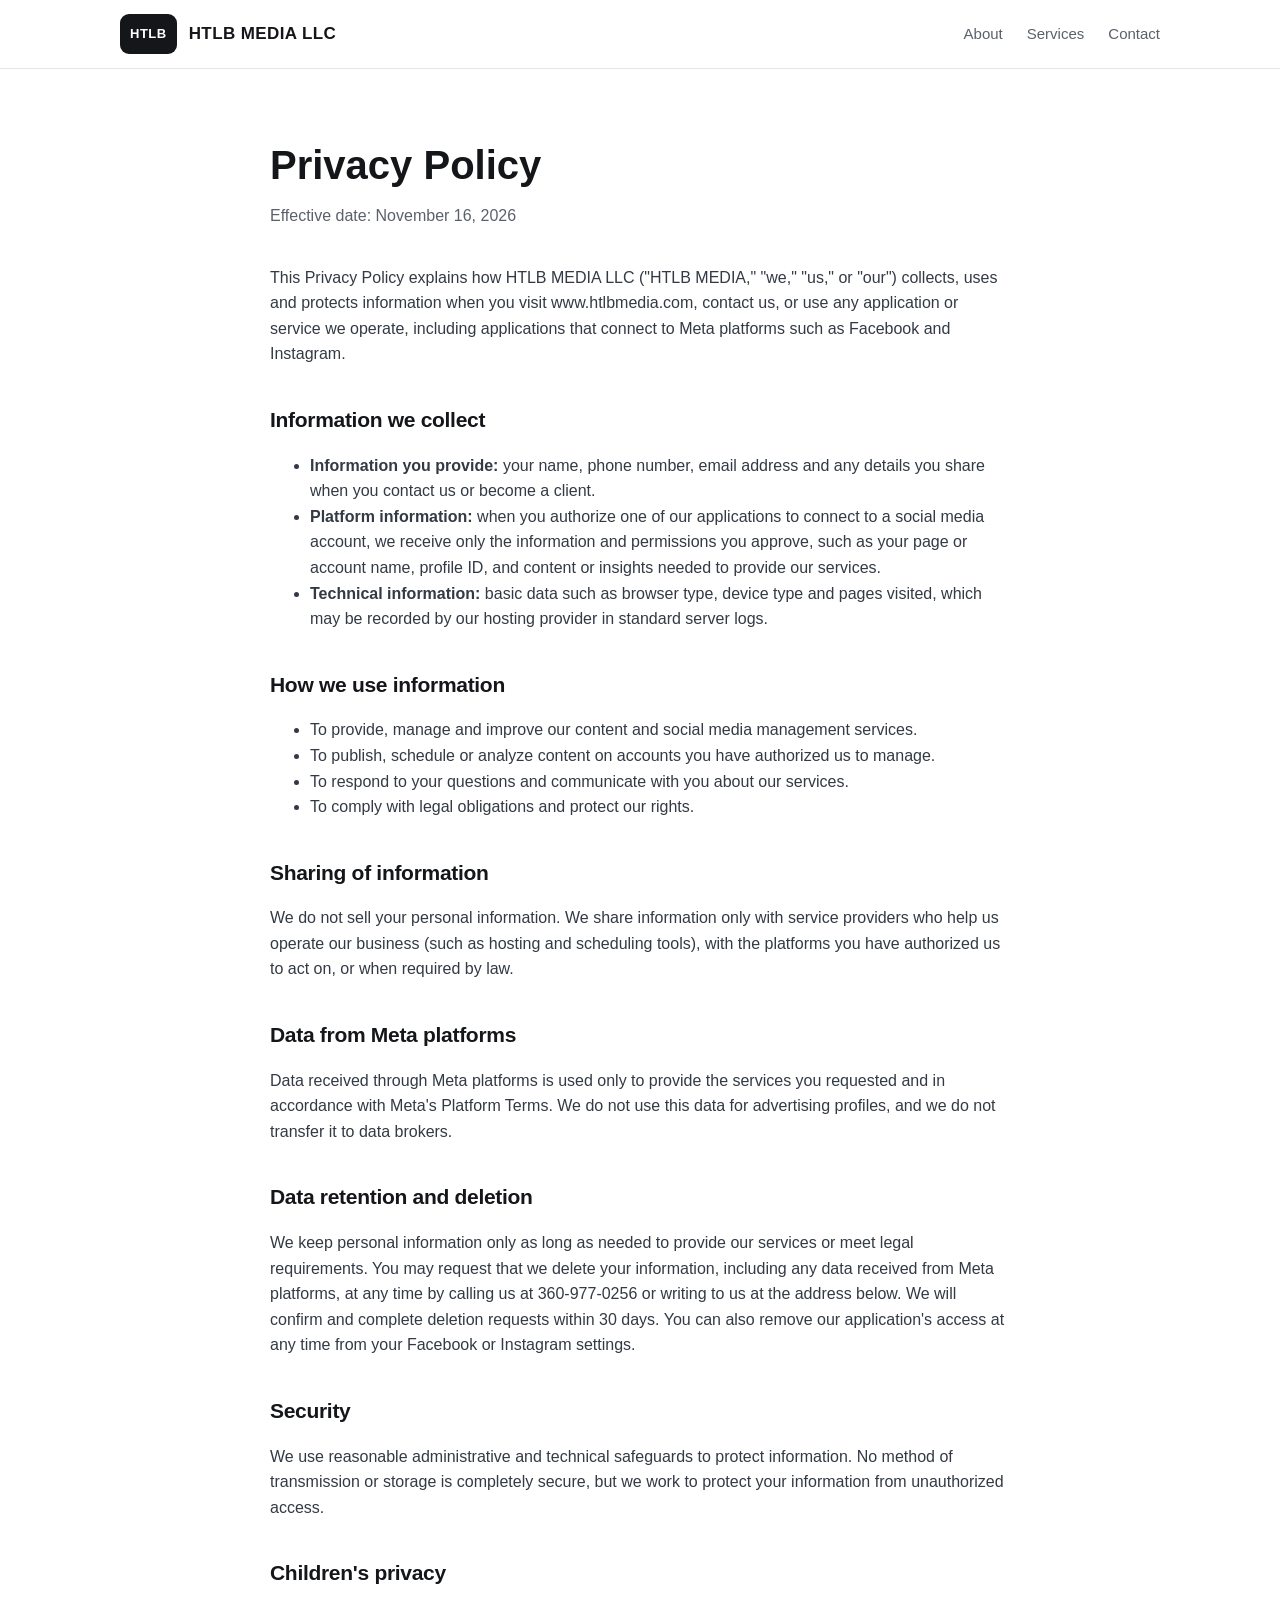
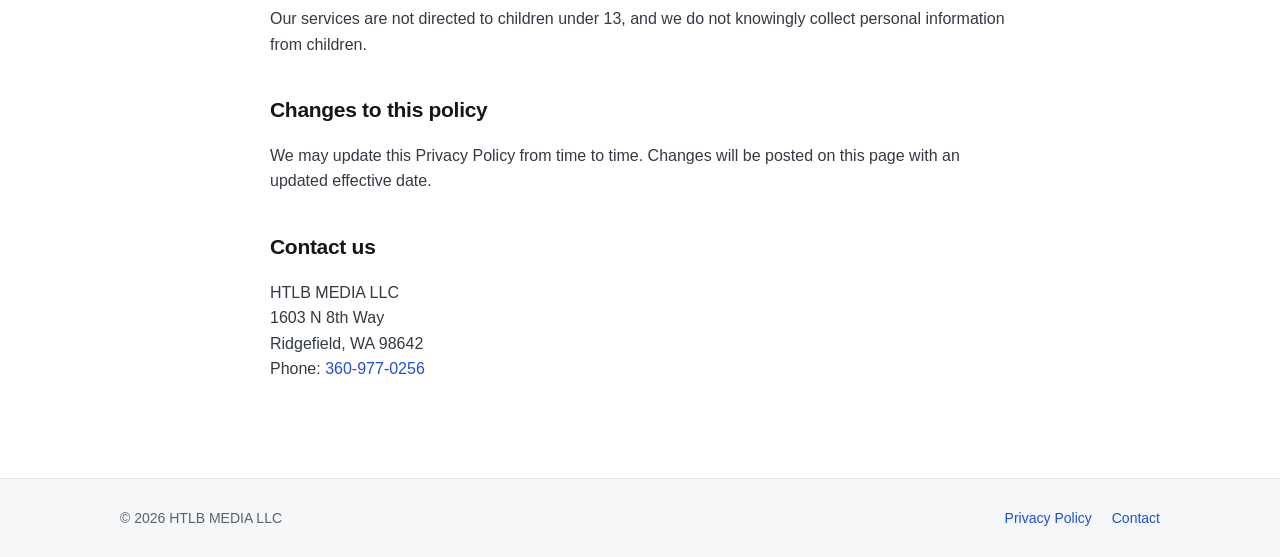
==== privacy.html @ 5a9d3336 "HTLB MEDIA LLC website Co-Authored-By: Claude Opus 5.5 <noreply@anthropic.com>" ====
<!DOCTYPE html>
<html lang="en">
<head>
  <meta charset="utf-8">
  <meta name="viewport" content="width=device-width, initial-scale=1">
  <title>Privacy Policy | HTLB MEDIA LLC</title>
  <meta name="description" content="Privacy Policy for HTLB MEDIA LLC.">
  <link rel="canonical" href="https://www.htlbmedia.com/privacy.html">
  <link rel="icon" href="favicon.svg" type="image/svg+xml">
  <link rel="stylesheet" href="styles.css">
</head>
<body>
  <header class="site-header">
    <div class="wrap">
      <a class="brand" href="/" aria-label="HTLB MEDIA LLC home">
        <span class="logo" aria-hidden="true">HTLB</span>
        <span class="brand-name">HTLB MEDIA LLC</span>
      </a>
      <nav class="nav" aria-label="Main">
        <a href="/#about">About</a>
        <a href="/#services">Services</a>
        <a href="/#contact">Contact</a>
      </nav>
    </div>
  </header>

  <main class="legal">
    <div class="wrap">
      <h1>Privacy Policy</h1>
      <p class="updated">Effective date: November 16, 2026</p>

      <p>This Privacy Policy explains how HTLB MEDIA LLC ("HTLB MEDIA," "we," "us," or "our") collects, uses and protects information when you visit www.htlbmedia.com, contact us, or use any application or service we operate, including applications that connect to Meta platforms such as Facebook and Instagram.</p>

      <h2>Information we collect</h2>
      <ul>
        <li><strong>Information you provide:</strong> your name, phone number, email address and any details you share when you contact us or become a client.</li>
        <li><strong>Platform information:</strong> when you authorize one of our applications to connect to a social media account, we receive only the information and permissions you approve, such as your page or account name, profile ID, and content or insights needed to provide our services.</li>
        <li><strong>Technical information:</strong> basic data such as browser type, device type and pages visited, which may be recorded by our hosting provider in standard server logs.</li>
      </ul>

      <h2>How we use information</h2>
      <ul>
        <li>To provide, manage and improve our content and social media management services.</li>
        <li>To publish, schedule or analyze content on accounts you have authorized us to manage.</li>
        <li>To respond to your questions and communicate with you about our services.</li>
        <li>To comply with legal obligations and protect our rights.</li>
      </ul>

      <h2>Sharing of information</h2>
      <p>We do not sell your personal information. We share information only with service providers who help us operate our business (such as hosting and scheduling tools), with the platforms you have authorized us to act on, or when required by law.</p>

      <h2>Data from Meta platforms</h2>
      <p>Data received through Meta platforms is used only to provide the services you requested and in accordance with Meta's Platform Terms. We do not use this data for advertising profiles, and we do not transfer it to data brokers.</p>

      <h2>Data retention and deletion</h2>
      <p>We keep personal information only as long as needed to provide our services or meet legal requirements. You may request that we delete your information, including any data received from Meta platforms, at any time by calling us at 360-977-0256 or writing to us at the address below. We will confirm and complete deletion requests within 30 days. You can also remove our application's access at any time from your Facebook or Instagram settings.</p>

      <h2>Security</h2>
      <p>We use reasonable administrative and technical safeguards to protect information. No method of transmission or storage is completely secure, but we work to protect your information from unauthorized access.</p>

      <h2>Children's privacy</h2>
      <p>Our services are not directed to children under 13, and we do not knowingly collect personal information from children.</p>

      <h2>Changes to this policy</h2>
      <p>We may update this Privacy Policy from time to time. Changes will be posted on this page with an updated effective date.</p>

      <h2>Contact us</h2>
      <p>HTLB MEDIA LLC<br>
      1603 N 8th Way<br>
      Ridgefield, WA 98642<br>
      Phone: <a href="tel:+13609770256">360-977-0256</a></p>
    </div>
  </main>

  <footer class="site-footer">
    <div class="wrap">
      <span>&copy; 2026 HTLB MEDIA LLC</span>
      <nav aria-label="Footer">
        <a href="privacy.html">Privacy Policy</a>
        <a href="/#contact">Contact</a>
      </nav>
    </div>
  </footer>
</body>
</html>
---- styles.css ----
:root {
  --ink: #14161a;
  --muted: #5b616b;
  --line: #e4e6ea;
  --bg: #ffffff;
  --soft: #f6f7f9;
  --accent: #1f4fd8;
  --accent-ink: #ffffff;
  --max: 1080px;
}

* { box-sizing: border-box; }

html { scroll-behavior: smooth; }

body {
  margin: 0;
  font-family: -apple-system, BlinkMacSystemFont, "Segoe UI", Inter, Roboto, Helvetica, Arial, sans-serif;
  color: var(--ink);
  background: var(--bg);
  line-height: 1.6;
  -webkit-font-smoothing: antialiased;
}

a { color: var(--accent); text-decoration: none; }
a:hover { text-decoration: underline; }

.wrap { max-width: var(--max); margin: 0 auto; padding: 0 20px; }

/* Header */
.site-header {
  position: sticky; top: 0; z-index: 10;
  background: rgba(255,255,255,.92);
  backdrop-filter: blur(8px);
  border-bottom: 1px solid var(--line);
}
.site-header .wrap {
  display: flex; align-items: center; justify-content: space-between;
  height: 68px;
}
.brand { display: flex; align-items: center; gap: 12px; color: var(--ink); }
.brand:hover { text-decoration: none; }
.logo {
  height: 40px; padding: 0 10px; border-radius: 9px;
  background: var(--ink); color: #fff;
  display: grid; place-items: center;
  font-weight: 800; font-size: 13px; letter-spacing: .5px;
}
.brand-name { font-weight: 700; letter-spacing: .4px; font-size: 17px; }
.nav { display: flex; gap: 24px; }
.nav a { color: var(--muted); font-size: 15px; font-weight: 500; }
.nav a:hover { color: var(--ink); text-decoration: none; }

/* Hero */
.hero { padding: 96px 0 80px; background: linear-gradient(180deg, var(--soft), var(--bg)); }
.hero h1 {
  font-size: clamp(32px, 5vw, 52px); line-height: 1.12;
  margin: 0 0 18px; letter-spacing: -.5px; max-width: 760px;
}
.hero p { font-size: 19px; color: var(--muted); max-width: 620px; margin: 0 0 32px; }
.btn {
  display: inline-block; background: var(--accent); color: var(--accent-ink);
  padding: 13px 24px; border-radius: 8px; font-weight: 600;
}
.btn:hover { text-decoration: none; filter: brightness(1.08); }

/* Sections */
section { padding: 72px 0; scroll-margin-top: 68px; }
section + section { border-top: 1px solid var(--line); }
.eyebrow {
  text-transform: uppercase; letter-spacing: 1.5px; font-size: 13px;
  font-weight: 700; color: var(--accent); margin: 0 0 10px;
}
h2 { font-size: clamp(26px, 3.5vw, 34px); margin: 0 0 18px; letter-spacing: -.3px; }
.lead { font-size: 18px; color: var(--muted); max-width: 720px; margin: 0; }

.grid { display: grid; grid-template-columns: repeat(3, 1fr); gap: 20px; margin-top: 32px; }
.card {
  border: 1px solid var(--line); border-radius: 12px; padding: 28px;
  background: var(--bg);
}
.card h3 { margin: 0 0 8px; font-size: 19px; }
.card p { margin: 0; color: var(--muted); }
.icon {
  width: 42px; height: 42px; border-radius: 10px; margin-bottom: 18px;
  background: #e9efff; color: var(--accent);
  display: grid; place-items: center;
}

.contact-list { list-style: none; padding: 0; margin: 28px 0 0; display: grid; gap: 16px; max-width: 560px; }
.contact-list li {
  display: flex; gap: 16px; align-items: flex-start;
  padding: 18px 20px; border: 1px solid var(--line); border-radius: 12px;
}
.contact-list .label { font-size: 13px; color: var(--muted); text-transform: uppercase; letter-spacing: 1px; font-weight: 600; }
.contact-list .value { font-size: 17px; font-weight: 500; color: var(--ink); font-style: normal; }

/* Footer */
.site-footer { border-top: 1px solid var(--line); padding: 28px 0; background: var(--soft); }
.site-footer .wrap { display: flex; justify-content: space-between; gap: 16px; flex-wrap: wrap; font-size: 14px; color: var(--muted); }
.site-footer nav { display: flex; gap: 20px; }

/* Privacy page */
.legal { padding: 64px 0 80px; }
.legal .wrap { max-width: 780px; }
.legal h1 { font-size: clamp(30px, 4vw, 40px); margin: 0 0 6px; }
.legal .updated { color: var(--muted); margin: 0 0 36px; }
.legal h2 { font-size: 21px; margin: 36px 0 10px; }
.legal p, .legal li { color: #333a44; }

@media (max-width: 820px) {
  .grid { grid-template-columns: 1fr; }
  .nav { gap: 16px; }
}
@media (max-width: 560px) {
  .nav { display: none; }
  .hero { padding: 64px 0 56px; }
  section { padding: 56px 0; }
  .brand-name { font-size: 16px; }
}
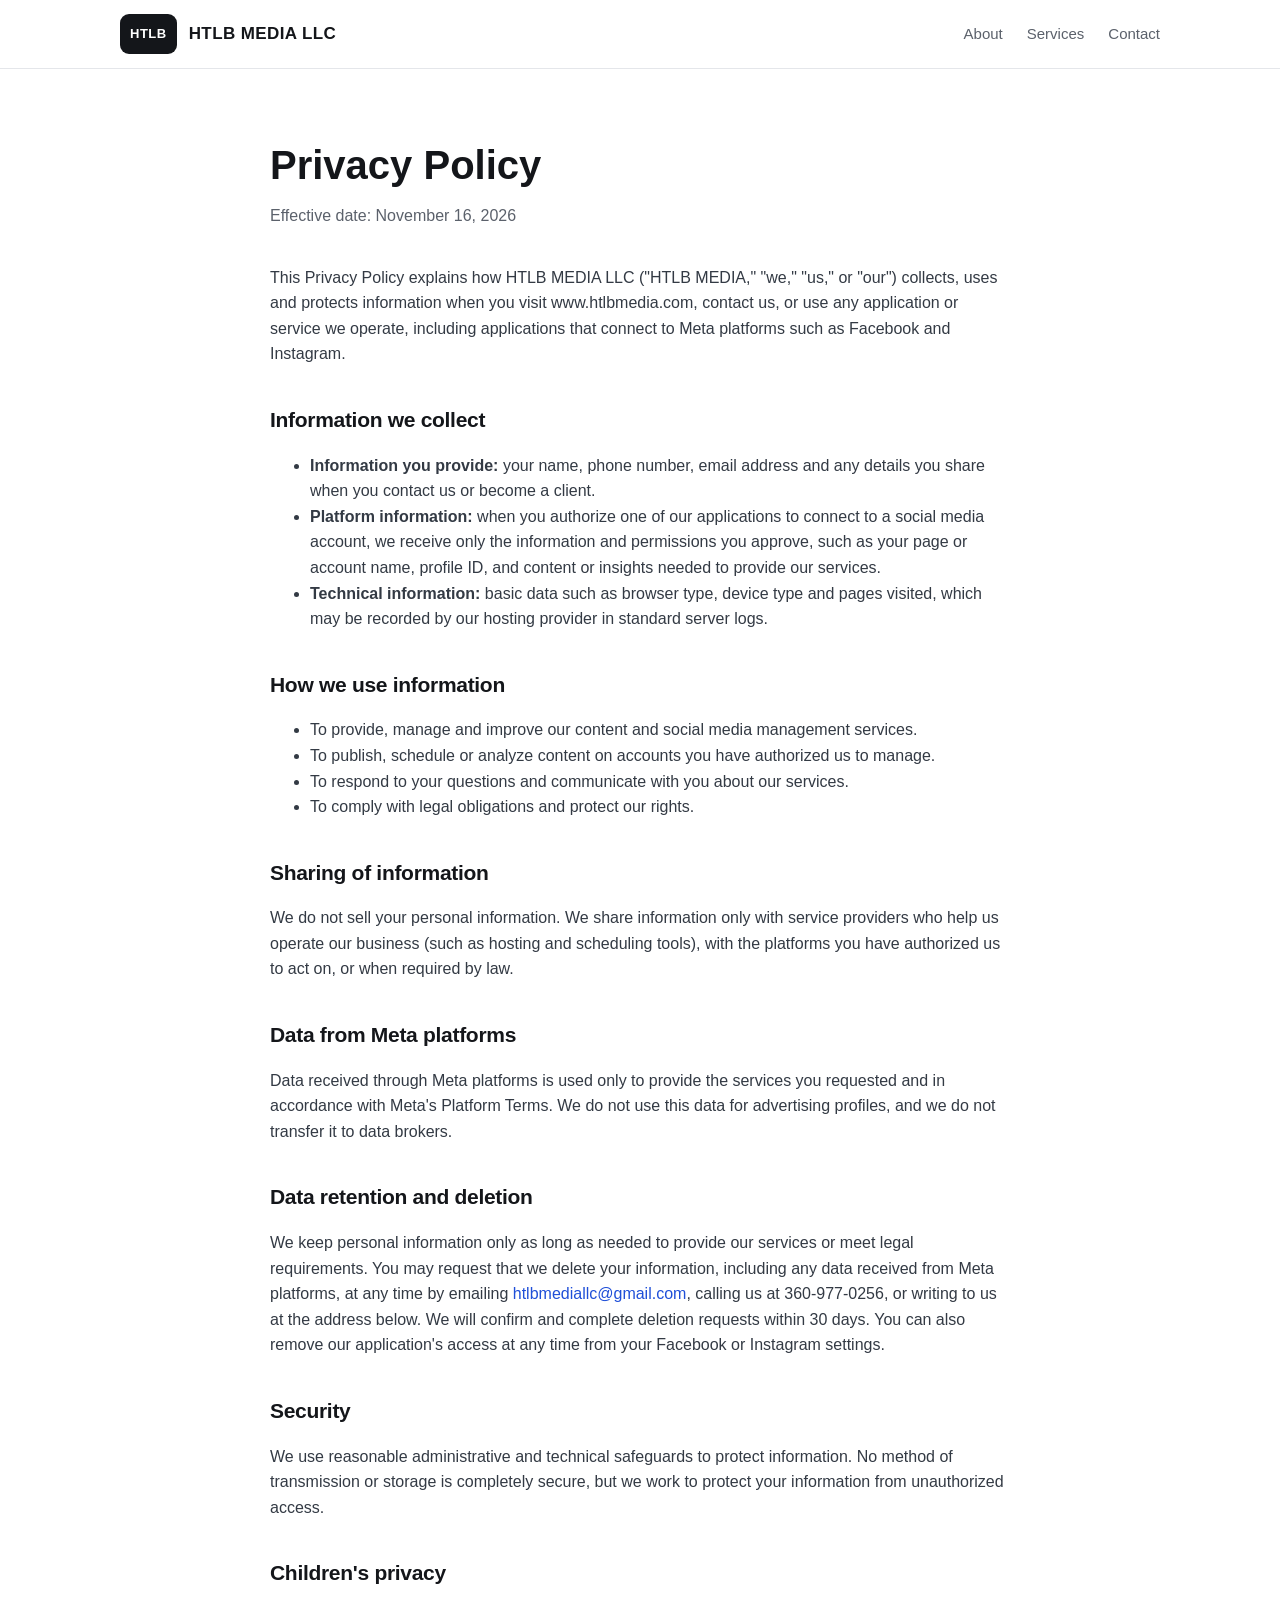
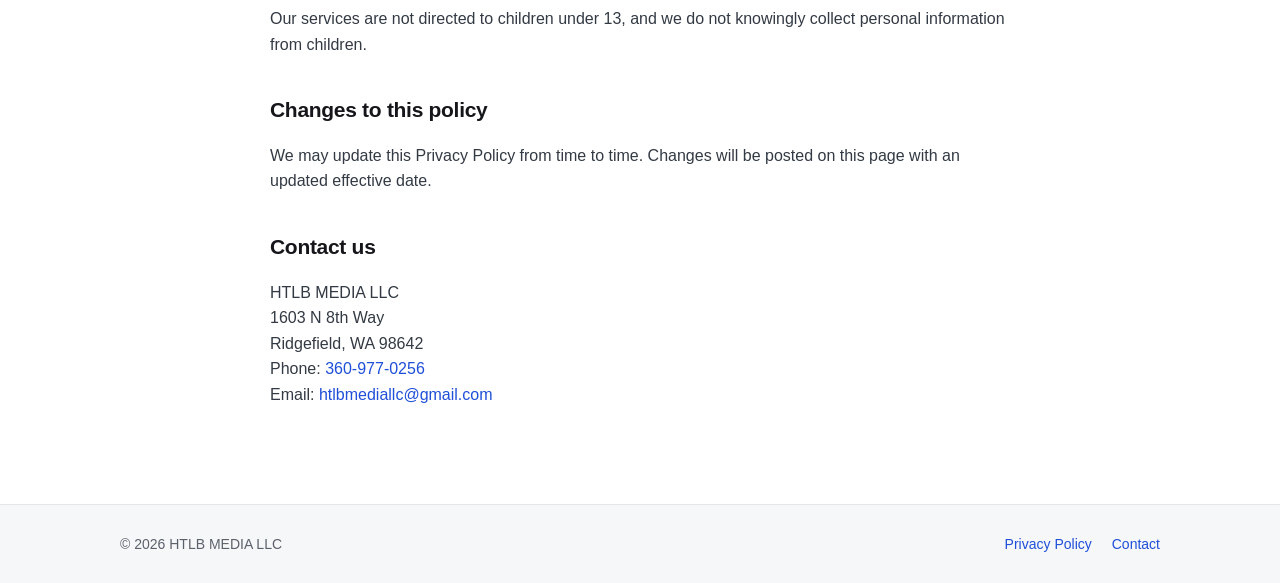
==== commit 21efe72f: "Add business email Co-Authored-By: Claude Opus 5.5 <noreply@anthropic.com>" ====
--- a/privacy.html
+++ b/privacy.html
@@ -53,7 +53,7 @@
       <p>Data received through Meta platforms is used only to provide the services you requested and in accordance with Meta's Platform Terms. We do not use this data for advertising profiles, and we do not transfer it to data brokers.</p>
 
       <h2>Data retention and deletion</h2>
-      <p>We keep personal information only as long as needed to provide our services or meet legal requirements. You may request that we delete your information, including any data received from Meta platforms, at any time by calling us at 360-977-0256 or writing to us at the address below. We will confirm and complete deletion requests within 30 days. You can also remove our application's access at any time from your Facebook or Instagram settings.</p>
+      <p>We keep personal information only as long as needed to provide our services or meet legal requirements. You may request that we delete your information, including any data received from Meta platforms, at any time by emailing <a href="mailto:htlbmediallc@gmail.com">htlbmediallc@gmail.com</a>, calling us at 360-977-0256, or writing to us at the address below. We will confirm and complete deletion requests within 30 days. You can also remove our application's access at any time from your Facebook or Instagram settings.</p>
 
       <h2>Security</h2>
       <p>We use reasonable administrative and technical safeguards to protect information. No method of transmission or storage is completely secure, but we work to protect your information from unauthorized access.</p>
@@ -68,7 +68,8 @@
       <p>HTLB MEDIA LLC<br>
       1603 N 8th Way<br>
       Ridgefield, WA 98642<br>
-      Phone: <a href="tel:+13609770256">360-977-0256</a></p>
+      Phone: <a href="tel:+13609770256">360-977-0256</a><br>
+      Email: <a href="mailto:htlbmediallc@gmail.com">htlbmediallc@gmail.com</a></p>
     </div>
   </main>
 
